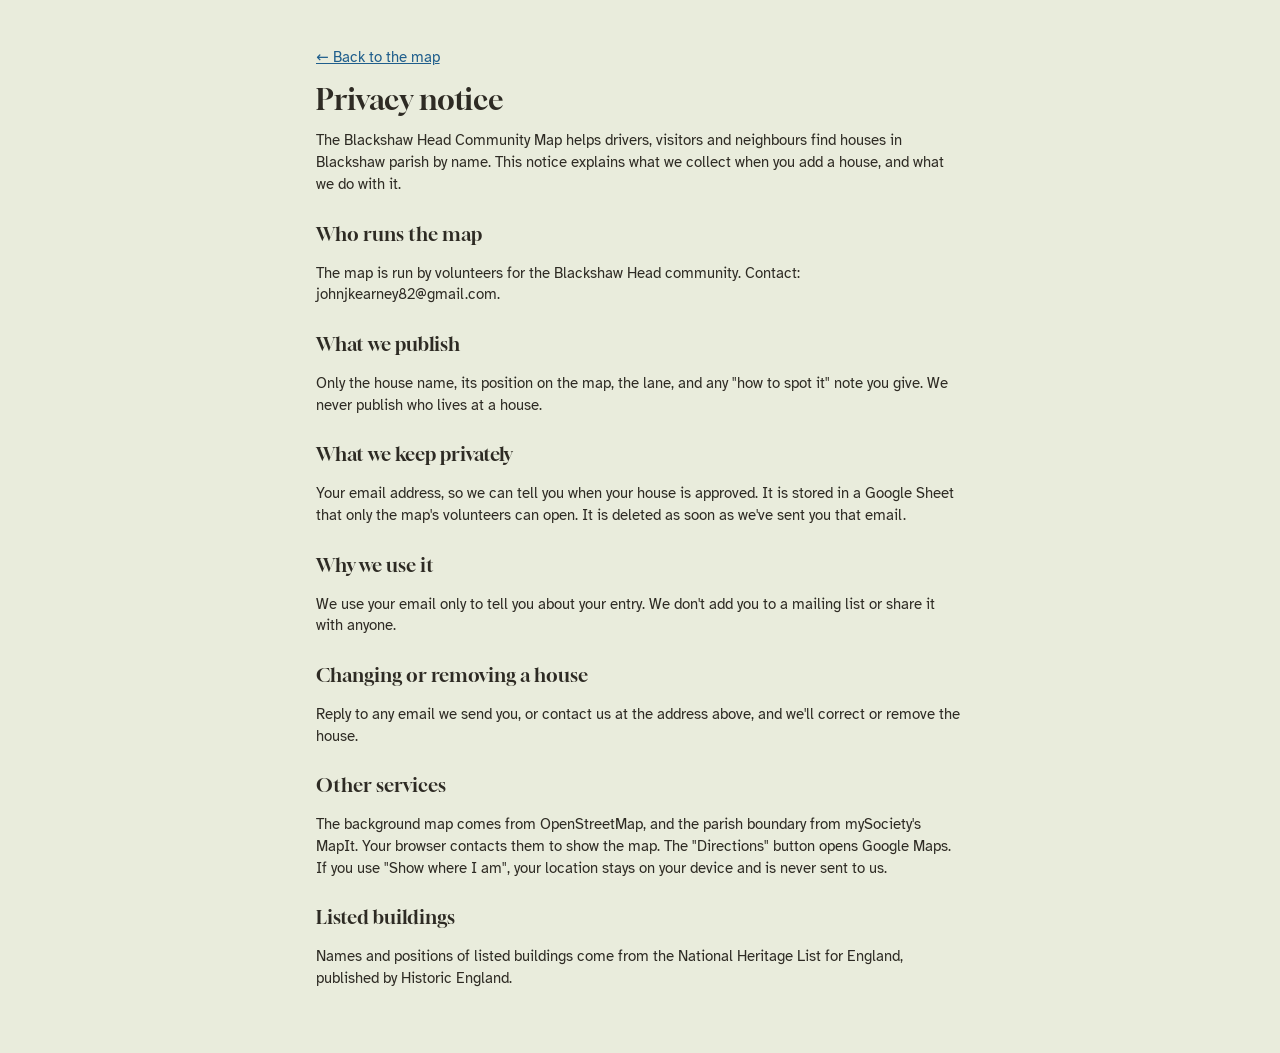
==== privacy.html @ 643bb547 "Blackshaw Head Community Map: first version Map site (Leaflet + OpenStreetMap), listed buildings, Ad" ====
<!doctype html>
<html lang="en-GB">
<head>
<meta charset="utf-8">
<meta name="viewport" content="width=device-width,initial-scale=1,viewport-fit=cover">
<title>Privacy · Blackshaw Head Community Map</title>
<link rel="icon" href="assets/icon.svg" type="image/svg+xml">
<link rel="stylesheet" href="https://fonts.googleapis.com/css2?family=Atkinson+Hyperlegible:wght@400;700&family=Gloock&family=Kalam:wght@400;700&display=swap">
<link rel="stylesheet" href="assets/style.css">
</head>
<body class="doc">
<main>
  <p><a href="./">← Back to the map</a></p>
  <h1>Privacy notice</h1>
  <p>The Blackshaw Head Community Map helps drivers, visitors and neighbours find houses in Blackshaw parish by name. This notice explains what we collect when you add a house, and what we do with it.</p>

  <h2>Who runs the map</h2>
  <p>The map is run by volunteers for the Blackshaw Head community. <!-- When the parish council adopts the map, name it here as the data controller. --> Contact: <span id="contact">the organiser</span>.</p>

  <h2>What we publish</h2>
  <p>Only the house name, its position on the map, the lane, and any "how to spot it" note you give. We never publish who lives at a house.</p>

  <h2>What we keep privately</h2>
  <p>Your email address, so we can tell you when your house is approved. It is stored in a Google Sheet that only the map's volunteers can open. It is deleted as soon as we've sent you that email.</p>

  <h2>Why we use it</h2>
  <p>We use your email only to tell you about your entry. We don't add you to a mailing list or share it with anyone.</p>

  <h2>Changing or removing a house</h2>
  <p>Reply to any email we send you, or contact us at the address above, and we'll correct or remove the house.</p>

  <h2>Other services</h2>
  <p>The background map comes from OpenStreetMap, and the parish boundary from mySociety's MapIt. Your browser contacts them to show the map. The "Directions" button opens Google Maps. If you use "Show where I am", your location stays on your device and is never sent to us.</p>

  <h2>Listed buildings</h2>
  <p>Names and positions of listed buildings come from the National Heritage List for England, published by Historic England.</p>
</main>
<script src="config.js"></script>
<script>
  try { if (window.MAP_CONFIG && MAP_CONFIG.contactEmail) document.getElementById("contact").textContent = MAP_CONFIG.contactEmail; } catch (_) {}
</script>
</body>
</html>
---- assets/style.css ----
/* Blackshaw Head Community Map
   Look: an illustrated country map. Soft, warm OpenStreetMap base; gritstone cottages;
   heather for neighbours' houses; handwritten lane-style labels.
   Layout: phone = header, map, bottom sheet. Desktop (900px+) = sidebar + map. */
:root{
  --ground:#e9ecdc;
  --paper:#fbfaf3;
  --ink:#2e2b24;
  --muted:#6e6a5a;
  --line:#d3d3c0;
  --field1:#dfe6c9;
  --field2:#d2dcb6;
  --wall:#8f8770;
  --tree:#7d9a5c;
  --stone:#b5762f;
  --roof:#5b4a3a;
  --heather:#8a4686;
  --focus:#1f5e8c;
  --target:#d6301a;
  --ok:#2f6b3a;
  --err:#b3261e;
  --tiles:sepia(.28) saturate(.72) hue-rotate(-8deg) brightness(1.04) contrast(.94);
  --f-display:"Gloock",Georgia,"Times New Roman",serif;
  --f-body:"Atkinson Hyperlegible",system-ui,-apple-system,"Segoe UI",sans-serif;
  --f-hand:"Kalam","Segoe Print","Bradley Hand",cursive;
  color-scheme:light;
}
@media (prefers-color-scheme:dark){:root{
  --ground:#1d201a;--paper:#24271f;--ink:#ecebe0;--muted:#a6a493;--line:#3b3f33;
  --field1:#262c20;--field2:#2b3223;--wall:#6c6655;--tree:#5f7a45;
  --stone:#dca35e;--roof:#c9b49b;--heather:#cf93cb;--focus:#7fb6e0;--target:#ff6a4d;--ok:#8fd19e;--err:#ff8a80;
  --tiles:invert(1) hue-rotate(180deg) brightness(.88) contrast(.88) saturate(.45) sepia(.15);
  color-scheme:dark}}

*{box-sizing:border-box}
html,body{height:100%;margin:0}
body{background:var(--ground);color:var(--ink);font-family:var(--f-body);font-size:15px;line-height:1.45;overflow:hidden}
button,input,select,textarea{font:inherit;color:inherit}
:focus-visible{outline:2px solid var(--focus);outline-offset:2px}
[hidden]{display:none!important}

.app{height:100%;display:grid;grid-template-rows:auto 1fr auto;grid-template-columns:1fr;padding-top:env(safe-area-inset-top,0px)}
.side{display:contents}
header{grid-row:1;background:var(--paper);border-bottom:1px solid var(--line);
  padding-left:max(16px,env(safe-area-inset-left,0px));padding-right:max(16px,env(safe-area-inset-right,0px));padding-block:12px;
  display:grid;gap:10px;z-index:1001}
.brand{display:flex;align-items:baseline;justify-content:space-between;gap:12px;flex-wrap:wrap}
.titlewrap{display:flex;align-items:flex-end;gap:10px;min-width:0}
h1{font-family:var(--f-display);font-weight:400;font-size:1.35rem;line-height:1.1;margin:0;text-wrap:balance}
.where{font-family:var(--f-hand);font-size:.95rem;color:var(--muted)}
.hills{width:64px;height:20px;flex:none;overflow:visible}
.h-back{fill:var(--field2)}.h-front{fill:var(--tree);opacity:.55}
.h-wall{fill:none;stroke:var(--wall);stroke-width:1;stroke-dasharray:3 1.5}
.h-tree circle{fill:var(--tree)}.h-tree line{stroke:var(--roof);stroke-width:1.2}
.h-house{fill:var(--stone);stroke:var(--ink);stroke-width:.8;stroke-linejoin:round}

.searchrow{display:flex;gap:8px}
.search{flex:1;min-width:0;position:relative}
.search input{width:100%;padding:11px 12px 11px 38px;border:1px solid var(--line);border-radius:8px;background:var(--ground);font-size:16px}
.search svg{position:absolute;left:12px;top:50%;transform:translateY(-50%);width:16px;height:16px;stroke:var(--muted);fill:none;stroke-width:2}
.btn{border:1px solid var(--line);background:var(--paper);border-radius:8px;padding:10px 14px;cursor:pointer;white-space:nowrap;font-weight:700;text-decoration:none;display:inline-block}
.btn:hover{border-color:var(--ink)}
.btn.primary{background:var(--heather);border-color:var(--heather);color:var(--paper)}
.btn.primary:hover{filter:brightness(1.08)}
.btn[disabled]{opacity:.55;cursor:not-allowed}
.btn.ghost{background:transparent}

.mapwrap{grid-row:2;position:relative;min-height:0;overflow:hidden;background:var(--field1)}
#map{position:absolute;inset:0;background:var(--field1);font-family:var(--f-body)}
.leaflet-tile-pane{filter:var(--tiles)}
.leaflet-container a{color:var(--focus)}
.leaflet-control-attribution{font-size:11px;background:color-mix(in srgb,var(--paper) 85%,transparent)!important;color:var(--muted)}
.leaflet-control-attribution a{color:var(--muted)!important}

/* cottages */
.cot{background:none;border:0}
.cot svg{width:100%;height:100%;display:block;overflow:visible;filter:drop-shadow(1px 1.5px 0 color-mix(in srgb,var(--ink) 25%,transparent))}
.cot .wall{stroke:var(--ink);stroke-width:1.3;stroke-linejoin:round}
.cot .roof{fill:var(--roof)}
.cot.listed .wall{fill:var(--stone)}
.cot.added .wall{fill:var(--heather)}
.cot.landmark .wall{fill:var(--paper)}
.cot.sel .wall{stroke:var(--focus);stroke-width:2.4}
/* labels: shown when zoomed in, or for the selected house */
.lbl.leaflet-tooltip{background:none;border:0;box-shadow:none;padding:0 2px;font-family:var(--f-body);font-weight:700;font-size:12.5px;color:var(--ink);
  text-shadow:0 0 3px var(--paper),0 0 3px var(--paper),0 0 2px var(--paper),0 0 1px var(--paper);white-space:nowrap}
.lbl.leaflet-tooltip::before{display:none}
.map-far .lbl{display:none}
.lbl.sel{display:block!important;color:var(--focus)}
.boundary{stroke:var(--heather);stroke-width:2.5;stroke-dasharray:2 7;stroke-linecap:round;fill:var(--heather);fill-opacity:.035}
.me-dot{fill:var(--focus);fill-opacity:1;stroke:var(--paper);stroke-width:3}
.me-acc{fill:var(--focus);fill-opacity:.08;stroke:var(--focus);stroke-opacity:.5}

.legend{position:absolute;left:max(12px,env(safe-area-inset-left,0px));top:12px;background:var(--paper);border:1px solid var(--wall);border-radius:4px;padding:8px 11px;font-family:var(--f-hand);font-size:.9rem;line-height:1.2;display:grid;gap:4px;z-index:1000;box-shadow:2px 2px 0 color-mix(in srgb,var(--wall) 35%,transparent)}
.legend span{display:flex;align-items:center;gap:7px}
.lg{width:14px;height:14px;flex:none}
.lg path{stroke:var(--ink);stroke-width:1;stroke-linejoin:round}
.tools{position:absolute;right:max(12px,env(safe-area-inset-right,0px));top:12px;display:grid;gap:6px;z-index:1000}
.tools button{width:40px;height:40px;border-radius:8px;border:1px solid var(--wall);background:var(--paper);font-size:20px;line-height:1;cursor:pointer;font-family:var(--f-hand);display:grid;place-items:center;padding:0}
.ti{width:18px;height:18px;fill:none;stroke:var(--ink);stroke-width:1.8;stroke-linecap:round;stroke-linejoin:round}
.fs-close{display:none}
.app.full .fs-open{display:none}.app.full .fs-close{display:inline}

.cross{position:absolute;left:50%;top:50%;width:64px;height:64px;margin:-32px 0 0 -32px;pointer-events:none;z-index:1000}
.cross svg{width:100%;height:100%;display:block;overflow:visible}
.cross .halo{fill:none;stroke:#fff;stroke-width:6;stroke-linecap:round}
.cross .arm{fill:none;stroke:var(--target);stroke-width:3;stroke-linecap:round}
.cross .ctr{fill:var(--target);stroke:#fff;stroke-width:1.5}
@media (prefers-reduced-motion:no-preference){.cross .ring{animation:pulse 1.6s ease-out infinite;transform-origin:32px 32px}}
@keyframes pulse{0%{opacity:.9;transform:scale(.6)}100%{opacity:0;transform:scale(1.5)}}
.addhint{position:absolute;left:50%;transform:translateX(-50%);top:12px;background:var(--target);color:#fff;padding:8px 12px;border-radius:8px;font-size:.9rem;font-weight:700;z-index:1001;max-width:calc(100% - 130px);text-align:center}
.toast{position:absolute;left:50%;bottom:28px;transform:translateX(-50%);background:var(--ink);color:var(--paper);padding:8px 14px;border-radius:8px;font-size:.9rem;z-index:1002;max-width:calc(100% - 32px)}

.sheet{grid-row:3;background:var(--paper);border-top:1px solid var(--line);max-height:46vh;overflow:auto;
  padding-left:max(16px,env(safe-area-inset-left,0px));padding-right:max(16px,env(safe-area-inset-right,0px));padding-block:14px calc(14px + env(safe-area-inset-bottom,0px));z-index:1001}
.eyebrow{font-family:var(--f-hand);font-size:1rem;color:var(--muted);margin:0 0 6px}
.results{list-style:none;margin:0;padding:0;display:grid}
.results li button{width:100%;text-align:left;background:none;border:0;border-bottom:1px dashed var(--line);padding:10px 0;cursor:pointer;display:grid;grid-template-columns:14px 1fr auto;gap:10px;align-items:center}
.results li:last-child button{border-bottom:0}
.results li button:hover .nm{color:var(--focus)}
.results .nm{font-weight:700;min-width:0}
.results .ln{color:var(--muted);font-size:.85rem}
.place h2{font-family:var(--f-display);font-weight:400;font-size:1.4rem;line-height:1.15;margin:0 0 4px;text-wrap:balance}
.place .meta{color:var(--muted);margin:0 0 10px}
.place .note{margin:0 0 12px;max-width:60ch}
.facts{display:grid;grid-template-columns:auto 1fr;gap:4px 14px;margin:0 0 14px;font-size:.92rem}
.facts dt{color:var(--muted)}
.facts dd{margin:0;font-variant-numeric:tabular-nums}
.actions{display:flex;flex-wrap:wrap;gap:8px}
.empty{color:var(--muted);margin:0;max-width:60ch}
form{display:grid;gap:12px;max-width:520px}
label{display:grid;gap:4px;font-weight:700;font-size:.92rem}
label small{font-weight:400;color:var(--muted)}
form input,form select,form textarea{padding:10px 12px;border:1px solid var(--line);border-radius:8px;background:var(--ground);font-size:16px;font-weight:400;width:100%}
form textarea{min-height:64px;resize:vertical}
.check{display:grid;grid-template-columns:auto 1fr;gap:10px;align-items:start;font-weight:400}
.check input{width:20px;height:20px;margin-top:2px}
.hp{position:absolute!important;left:-10000px!important;width:1px;height:1px;overflow:hidden}
.msg{font-size:.92rem;margin:0}
.msg.err{color:var(--err)}
.msg.ok{color:var(--ok);font-weight:700}
.about{font-size:.85rem;color:var(--muted);margin-top:14px;border-top:1px solid var(--line);padding-top:10px;max-width:62ch}
.about p{margin:0 0 6px}
.about a{color:inherit}

/* full screen: map only, details float as a card */
.app.full{grid-template-columns:1fr!important;grid-template-rows:1fr!important}
.app.full .side{display:contents!important}
.app.full header{display:none}
.app.full .mapwrap{grid-column:1!important;grid-row:1!important}
.app.full .sheet{display:none}
.app.full.has-sel .sheet,.app.full.adding .sheet{display:block;position:fixed;z-index:1003;left:max(12px,env(safe-area-inset-left,0px));right:max(12px,env(safe-area-inset-right,0px));bottom:calc(12px + env(safe-area-inset-bottom,0px));max-width:460px;max-height:50vh;border:1px solid var(--wall);border-radius:6px;box-shadow:3px 3px 0 color-mix(in srgb,var(--wall) 35%,transparent)}

@media (min-width:900px){
  .app{grid-template-columns:380px 1fr;grid-template-rows:1fr}
  .side{display:grid;grid-template-rows:auto 1fr;grid-column:1;grid-row:1;min-height:0;border-right:1px solid var(--line);background:var(--paper)}
  .sheet{grid-row:2;max-height:none;border-top:0}
  .mapwrap{grid-column:2;grid-row:1}
}
@media (max-width:420px){.legend{font-size:.8rem;padding:6px 8px}.addhint{max-width:calc(100% - 110px)}}
@media (prefers-reduced-motion:reduce){*{transition:none!important;animation:none!important}}

/* privacy page */
.doc{overflow:auto;height:100%}
.doc main{max-width:680px;margin:0 auto;padding-left:max(16px,env(safe-area-inset-left,0px));padding-right:max(16px,env(safe-area-inset-right,0px));padding-block:32px 48px}
.doc h1{font-size:1.8rem;margin-bottom:12px}
.doc h2{font-family:var(--f-display);font-weight:400;font-size:1.2rem;margin:24px 0 6px}
.doc p,.doc li{max-width:65ch}
.doc a{color:var(--focus)}
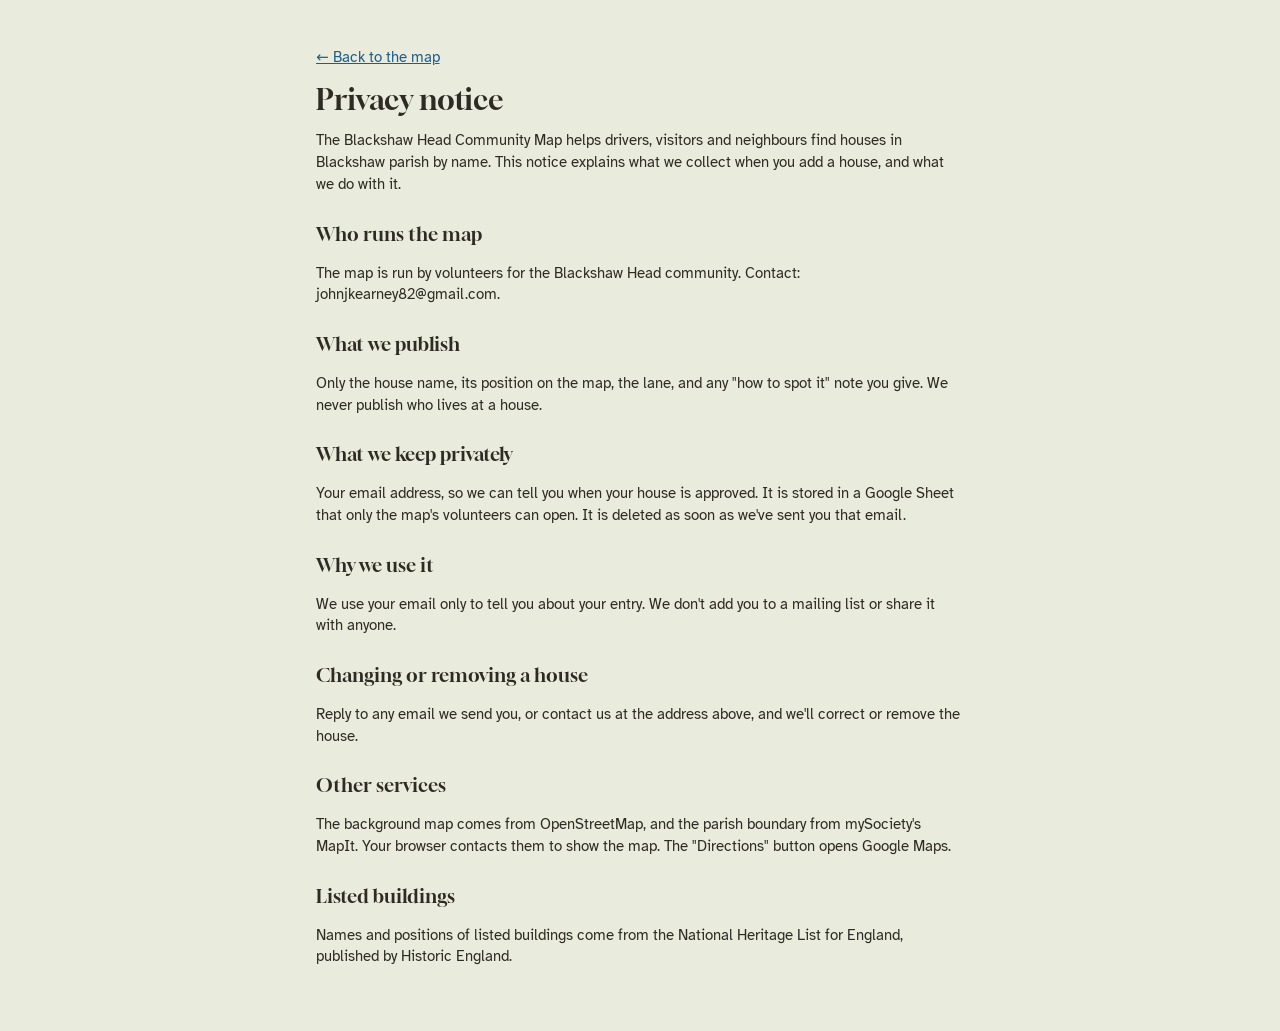
==== commit 9299b344: "Remove the location button and put full screen at the top of the map tools On small phones the locat" ====
--- a/privacy.html
+++ b/privacy.html
@@ -30,7 +30,7 @@
   <p>Reply to any email we send you, or contact us at the address above, and we'll correct or remove the house.</p>
 
   <h2>Other services</h2>
-  <p>The background map comes from OpenStreetMap, and the parish boundary from mySociety's MapIt. Your browser contacts them to show the map. The "Directions" button opens Google Maps. If you use "Show where I am", your location stays on your device and is never sent to us.</p>
+  <p>The background map comes from OpenStreetMap, and the parish boundary from mySociety's MapIt. Your browser contacts them to show the map. The "Directions" button opens Google Maps.</p>
 
   <h2>Listed buildings</h2>
   <p>Names and positions of listed buildings come from the National Heritage List for England, published by Historic England.</p>
--- a/assets/style.css
+++ b/assets/style.css
@@ -88,8 +88,6 @@
 .map-far .lbl{display:none}
 .lbl.sel{display:block!important;color:var(--focus)}
 .boundary{stroke:var(--heather);stroke-width:2.5;stroke-dasharray:2 7;stroke-linecap:round;fill:var(--heather);fill-opacity:.035}
-.me-dot{fill:var(--focus);fill-opacity:1;stroke:var(--paper);stroke-width:3}
-.me-acc{fill:var(--focus);fill-opacity:.08;stroke:var(--focus);stroke-opacity:.5}
 
 .legend{position:absolute;left:max(12px,env(safe-area-inset-left,0px));top:12px;background:var(--paper);border:1px solid var(--wall);border-radius:4px;padding:8px 11px;font-family:var(--f-hand);font-size:.9rem;line-height:1.2;display:grid;gap:4px;z-index:1000;box-shadow:2px 2px 0 color-mix(in srgb,var(--wall) 35%,transparent)}
 .legend span{display:flex;align-items:center;gap:7px}
